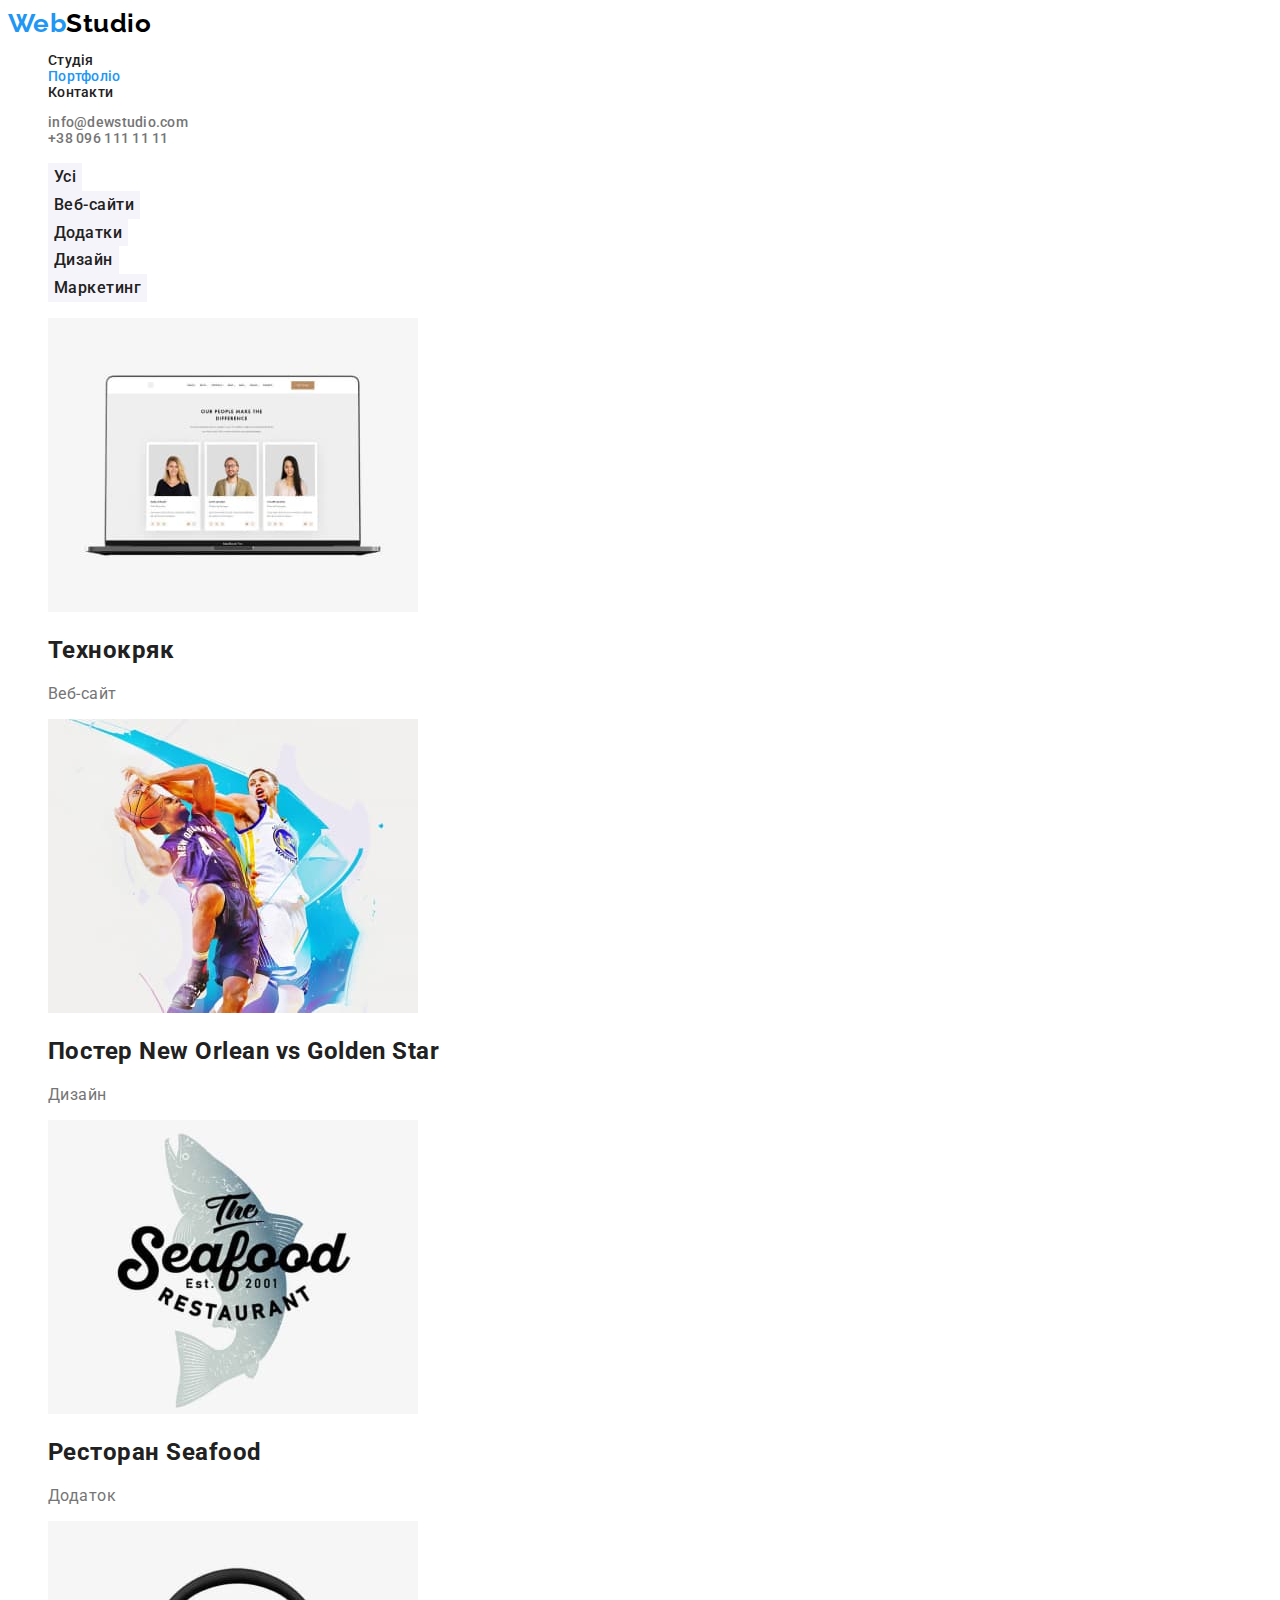
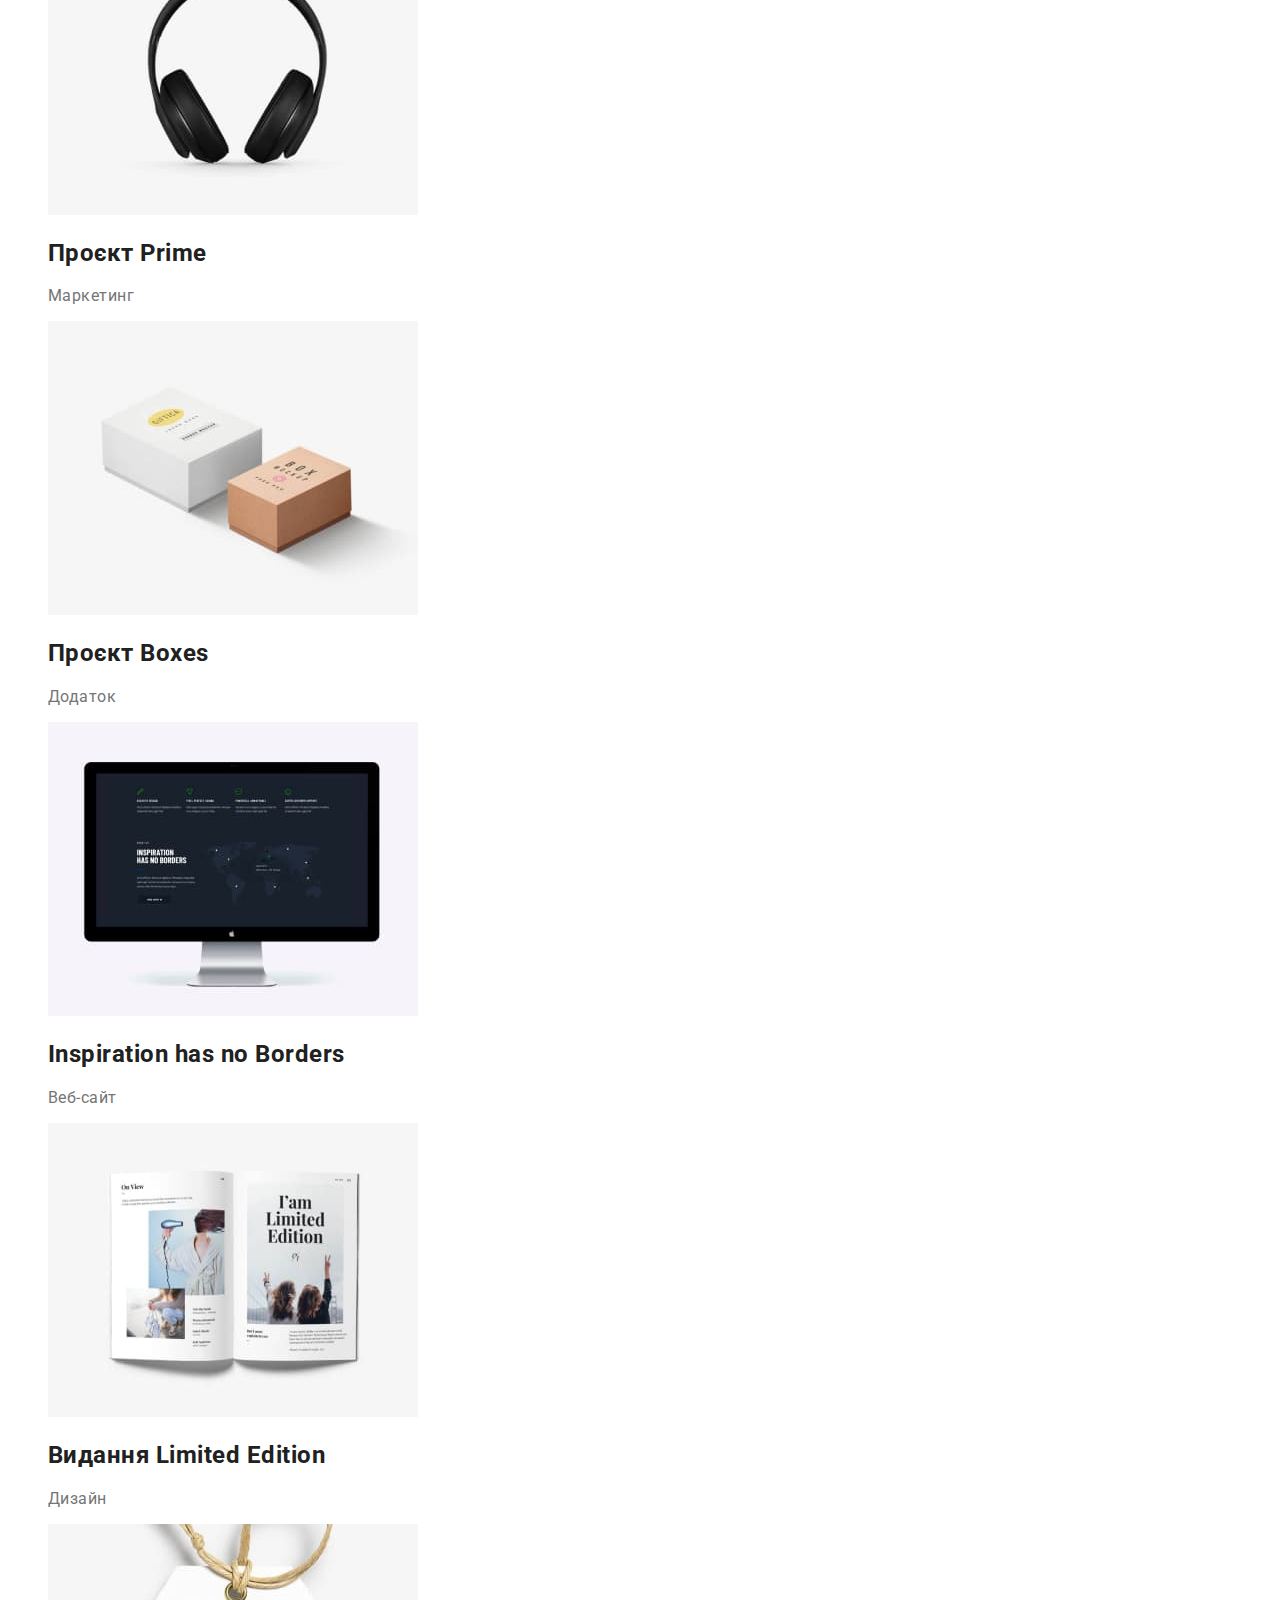
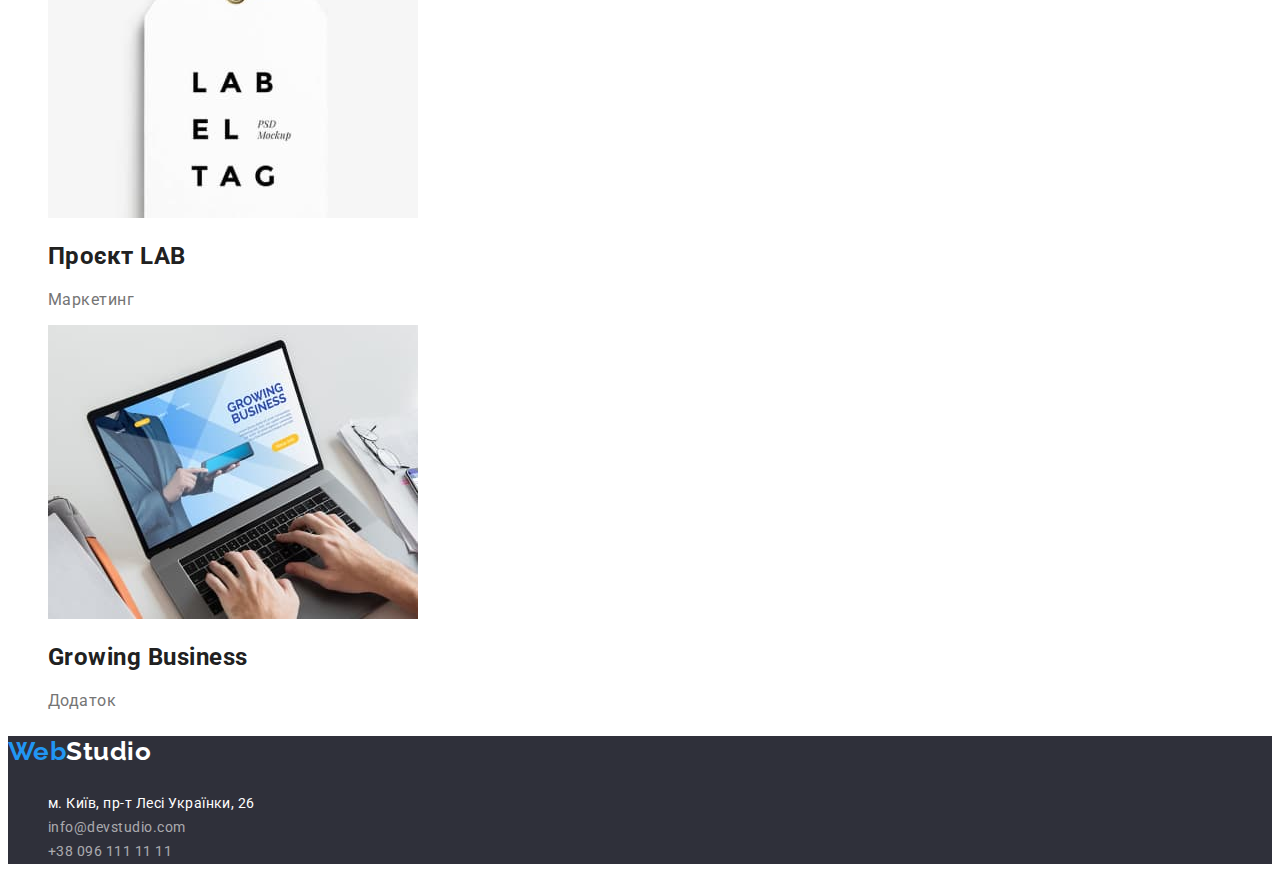
==== portfolio.html @ 4470a8de "Initial commit" ====
<!DOCTYPE html>
<html lang="uk">
  <head>
    <meta charset="UTF-8" />
    <meta http-equiv="X-UA-Compatible" content="IE=edge" />
    <meta name="viewport" content="width=device-width, initial-scale=1.0" />
    <title>WebStudio2.1</title>
    <link rel="preconnect" href="https://fonts.googleapis.com" />
    <link rel="preconnect" href="https://fonts.gstatic.com" crossorigin />
    <link
      href="https://fonts.googleapis.com/css2?family=Raleway:wght@700&family=Roboto:wght@400;500;700;900&display=swap"
      rel="stylesheet"
    />
    <link rel="stylesheet" href="./css/styles.css" />
  </head>
  <body>
    <header>
      <nav>
        <a href="./index.html" class="logo">Web<span class="logo-nav">Studio</span></a>
        <ul class="nav-list">
          <li><a href="./index.html" class="nav-link">Студія</a></li>
          <li><a href="./portfolio.html" class="nav-link curent">Портфоліо</a></li>
          <li><a href="#" class="nav-link">Контакти</a></li>
        </ul>
      </nav>
      <ul class="nav-list">
        <li><a href="mailto:info@dewstudio.com" class="nav-button">info@dewstudio.com</a></li>
        <li><a href="tel:+380961111111" class="nav-button">+38 096 111 11 11</a></li>
      </ul>
    </header>
    <main>
      <section>
        <h1 class="visually-hidden">Портфоліо</h1>
        <ul class="filters">
          <li><button type="button" class="filter-button">Усі</button></li>
          <li><button type="button" class="filter-button">Веб-сайти</button></li>
          <li><button type="button" class="filter-button">Додатки</button></li>
          <li><button type="button" class="filter-button">Дизайн</button></li>
          <li><button type="button" class="filter-button">Маркетинг</button></li>
        </ul>
        <ul class="project-list">
          <li>
            <img src="./images/tehnocrack.jpg" alt="команди розробників на ноутбуці" width="370"/>
            <h2 class="projects-title">Технокряк</h2>
            <p>Веб-сайт</p>
          </li>
          <li>
            <img src="./images/basketball.jpg" alt="два баскетболисти у прижку" width="370"/>
            <h2 class="projects-title">Постер New Orlean vs Golden Star</h2>
            <p>Дизайн</p>
          </li>
          <li>
            <img src="./images/seafood.jpg" alt="назва ресторану на фоні риби" width="370"/>
            <h2 class="projects-title">Ресторан Seafood</h2>
            <p>Додаток</p>
          </li>
          <li>
            <img src="./images/prime.jpg" alt="чорні навушники на білому фоні" width="370"/>
            <h2 class="projects-title">Проєкт Prime</h2>
            <p>Маркетинг</p>
          </li>
          <li>
            <img src="./images/boxes.jpg" alt="дві коробки на білому фоні" width="370"/>
            <h2 class="projects-title">Проєкт Boxes</h2>
            <p>Додаток</p>
          </li>
          <li>
            <img src="./images/monitor.jpg" alt="монітор із зображенням мапи світу" width="370"/>
            <h2 class="projects-title">Inspiration has no Borders</h2>
            <p>Веб-сайт</p>
          </li>
          <li>
            <img src="./images/limitededition.jpg" alt="розгорнутий журнал" width="370"/>
            <h2 class="projects-title">Видання Limited Edition</h2>
            <p>Дизайн</p>
          </li>
          <li>
            <img src="./images/lab.jpg" alt="біла бірка на білому фоні" width="370"/>
            <h2 class="projects-title">Проєкт LAB</h2>
            <p>Маркетинг</p>
          </li>
          <li>
            <img src="./images/growingbusiness.jpg" alt="людина працює на ноутбуці" width="370"/>
            <h2 class="projects-title">Growing Business</h2>
            <p>Додаток</p>
          </li>
        </ul>
      </section>
    </main>
    <footer class="contacts">
      <p class="logo">Web<span class="logo-footer">Studio</span></p>
      <address>
        <ul class="contact-list">
          <li>
            <a
              href="https://goo.gl/maps/CPtrU1FHBa2aNyZL9"
              target="_blank"
              rel="noopener noreferrer nofollow"
              class="contact-adress"
              >м. Київ, пр-т Лесі Українки, 26</a
            >
          </li>
          <li><a href="mailto:info@devstudio.com" class="contact-mail">info@devstudio.com</a></li>
          <li><a href="tel:+380961111111" class="contact-tel">+38 096 111 11 11</a></li>
        </ul>
      </address>
    </footer>
  </body>
</html>
---- css/styles.css ----
/* основной фоновий цвет */
/* основной цвет текста */
/* color: ; */
/* вторичный цвет фона */
/* #2F303A */
/* акцент */
/* #2196F3 */
/* вторичний цвет текста */
/*  */

:root {
    --primary-text-color: #757575;
    --title-text-color: #212121;
    --accent-color: #2196F3;
    --alternative-accent-color: #188CE8;
    --alternative-text-color: #FFFFFF;
    --logo-text-color: #000000;
    --contacts-transparent-text: rgba(255, 255, 255, 0.6);
    --primary-background-color: #FFFFFF;
    --secondary-background-color: #2F303A;
    --alternative-background-color: #F5F4FA;
    }

body {
    background-color: var(--primary-background-color);
    color: var(--primary-text-color);
    font-family: Roboto, sans-serif;
    letter-spacing: 0.03em;
}
/* логотип */

.logo {
    color: var(--accent-color);
    text-decoration: none;
    font-family: Raleway, sans-serif;
    font-weight: 700;
    font-size: 26px;
    line-height: 1.19;
    
}
.logo-nav {
    color: var(--logo-text-color)}

    /* навигация */

.nav-list,
.nav-button {
    font-weight: 500;
    font-size: 14px;
    line-height:1.14;
    letter-spacing: 0.02em;
}


.nav-list {
    list-style: none;
}

.nav-link {
    color: var(--title-text-color);
    text-decoration: none;
    }
.nav-link:hover,
.nav-link:focus {
    color: var(--accent-color);
    }

.nav-button {
    color: var(--primary-text-color);
    text-decoration: none;}

.nav-button:hover,
.nav-button:focus {
    color: var(--accent-color);}

    .curent {
        color: var(--accent-color);
    }
    /* Герой */

.hero {
    background-color: var(--secondary-background-color);
}

.hero-title {
    color: var(--alternative-text-color);
    font-weight: 900;
    font-size: 44px;
    line-height: 1.36;
    text-align: center;
    letter-spacing: 0.06em;
    text-transform: uppercase;
    border: transparent;
}

.hero-button {
    background-color: var(--accent-color);
    color: var(--alternative-text-color);
    font-family: inherit;
    font-weight: 700;
    font-size: 16px;
    line-height: 1.87;
    letter-spacing: 0.06em;
    cursor: pointer;
}


.hero-button:hover,
.hero-button:focus {
    background-color: var(--alternative-accent-color);
}
/* Наши преимущества */

.visually-hidden {
    position: absolute;
    white-space: nowrap;
    width: 1px;
    height: 1px;
    overflow: hidden;
    border: 0;
    padding: 0;
    clip: rect(0 0 0 0);
    clip-path: inset(50%);
    margin: -1px;
}

.benefits-list-title {
    color: var(--title-text-color);
    font-weight: 700;
    font-size: 14px;
    line-height: 1.14;
    text-transform: uppercase;
}

.benefits-list {
    list-style: none;
}

.benefits-discraption {
    font-size: 14px;
    line-height: 1.71;
}

/* Чем мы занимаемся */

.discription-title {
    color: var(--title-text-color);
    font-weight: 700;
    font-size: 36px;
    line-height: 1.16;
    text-align: center;
}

.discription-list {
    list-style: none;
}

/* Наша команда */

.team {
    background-color: var(--alternative-background-color);
}

.team-title {
    color: var(--title-text-color);
    font-weight: 700;
    font-size: 36px;
    line-height: 1,16;
    text-align: center;
}

.team-list {
    list-style: none;
}

.team-name {      
    color: var(--title-text-color);
    font-weight: 500;
    font-size: 16px;
    line-height: 1.18;
    text-align: center;
}

.team-position {

    font-weight: 400;
    font-size: 16px;
    line-height: 1.18;
    text-align: center;
}

/* Футер */

.contacts {
    background-color: var(--secondary-background-color);
}

.logo-footer {
    color: var(--alternative-text-color);
}

.contact-list {
    list-style: none;
    
}

.contact-adress {
    color: var(--alternative-text-color);
    text-decoration: none;
    font-style: normal;
    font-size: 14px;
    line-height: 1.71;
}

.contact-mail,
.contact-tel {
    color: var(--contacts-transparent-text);
    text-decoration: none;
    font-style: normal;
    font-size: 14px;
    line-height: 1.71;
}

.contact-adress:hover,
.contact-adress:focus,
.contact-mail:hover,
.contact-mail:focus,
.contact-tel:hover,
.contact-tel:focus {
    color: var(--accent-color);
}

/* Портфоліо */

/* Фільтри */

.filters {
    list-style: none;
}

.filter-button {
    background-color: var(--alternative-background-color);
    color: var(--title-text-color);
    font-family: inherit;
    font-weight: 500;
    font-size: 16px;
    line-height: 1.62;
    text-align: center;
    letter-spacing: 0.03em;
    border: transparent;
    cursor:pointer;
    }

.filter-button:hover,
.filter-button:focus {
    background-color: var(--accent-color);
    color: var(--alternative-text-color);
}

/* Проекты */

.project-list {
    list-style: none;
}

.projects-title {
    color:  var(--title-text-color);
}
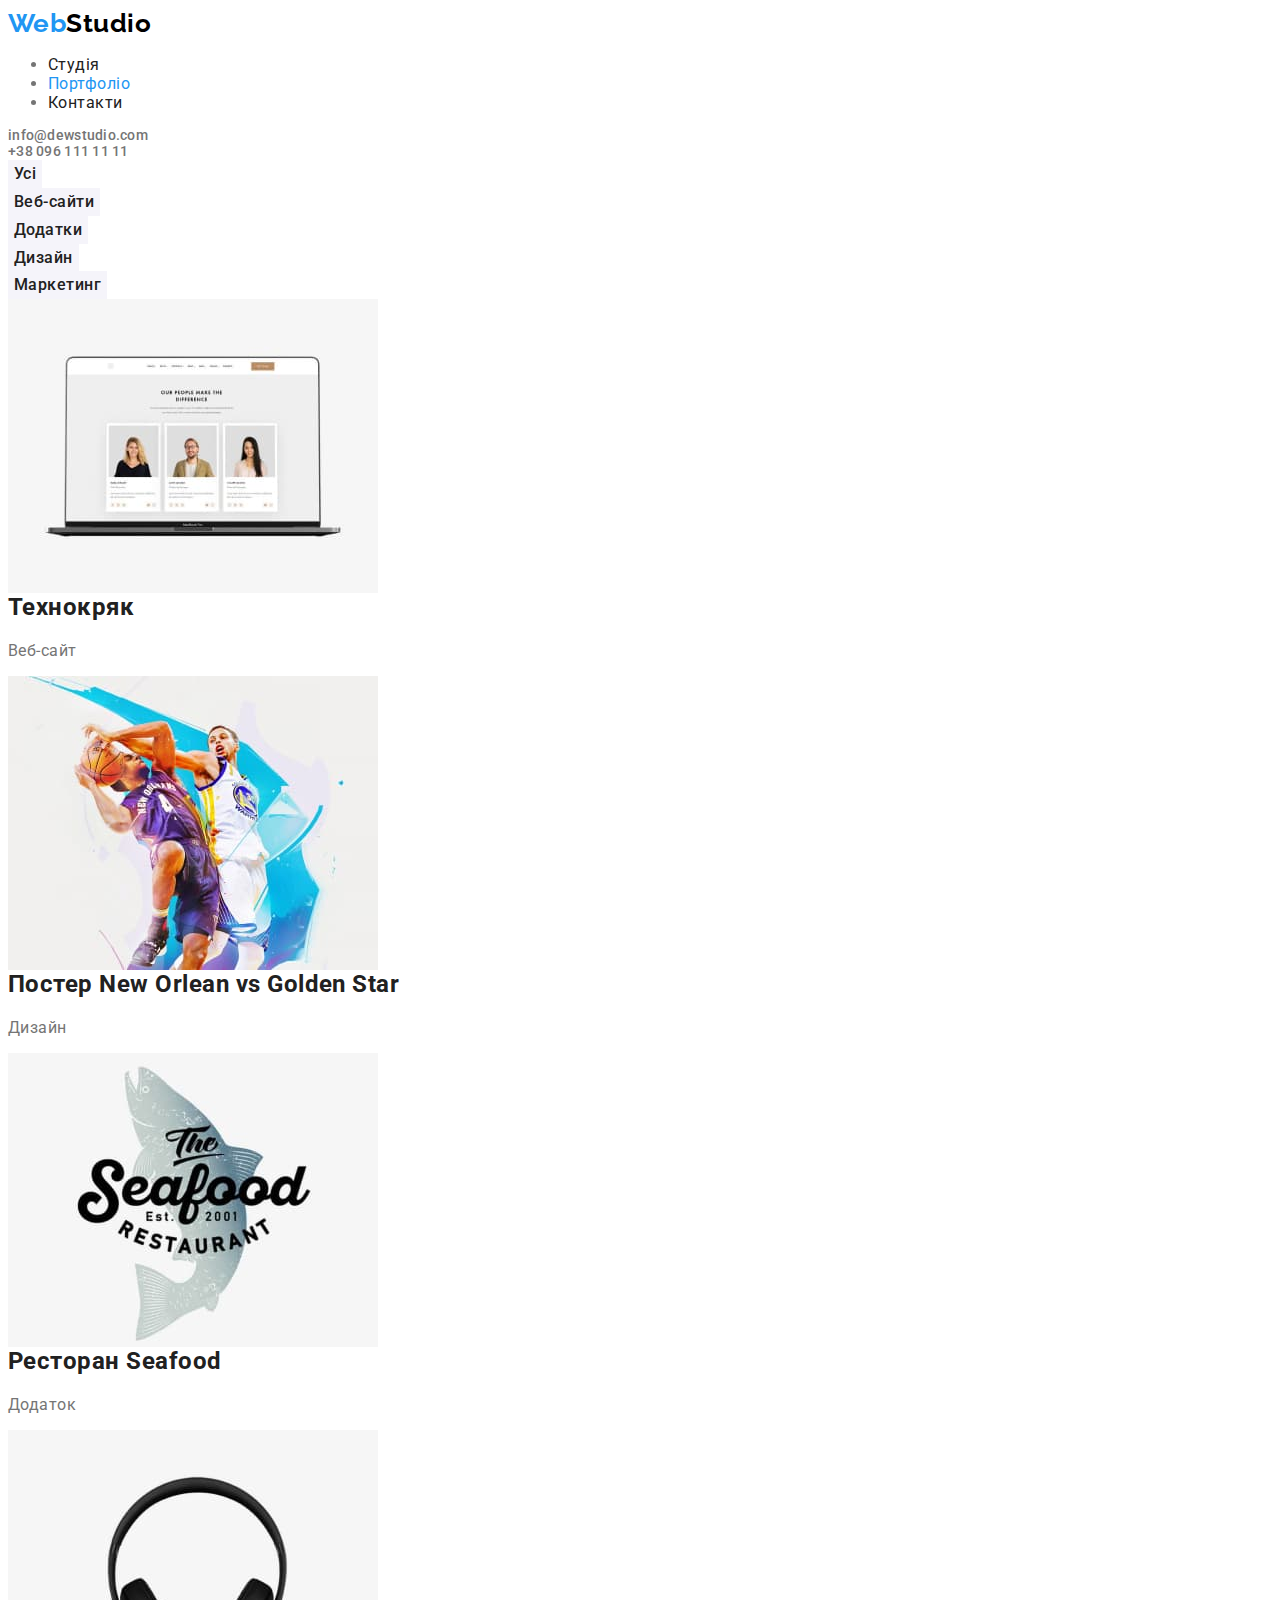
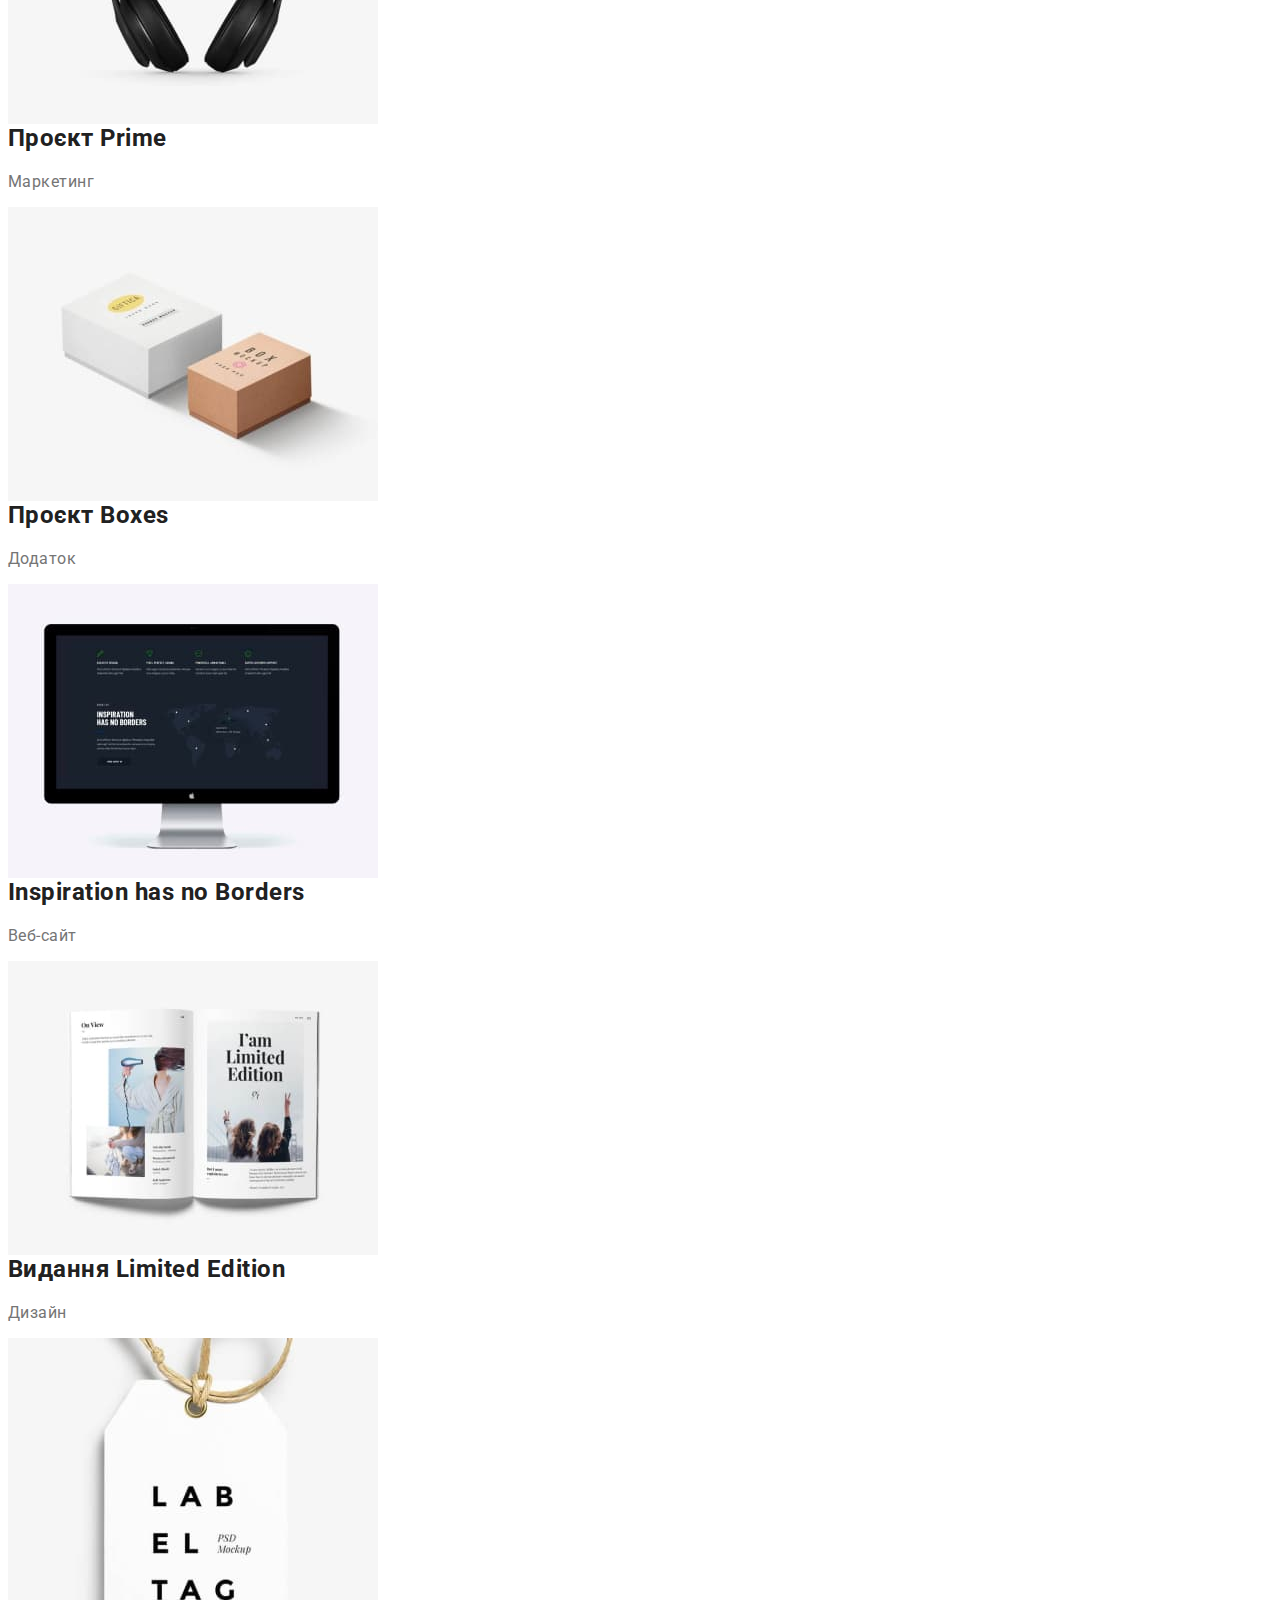
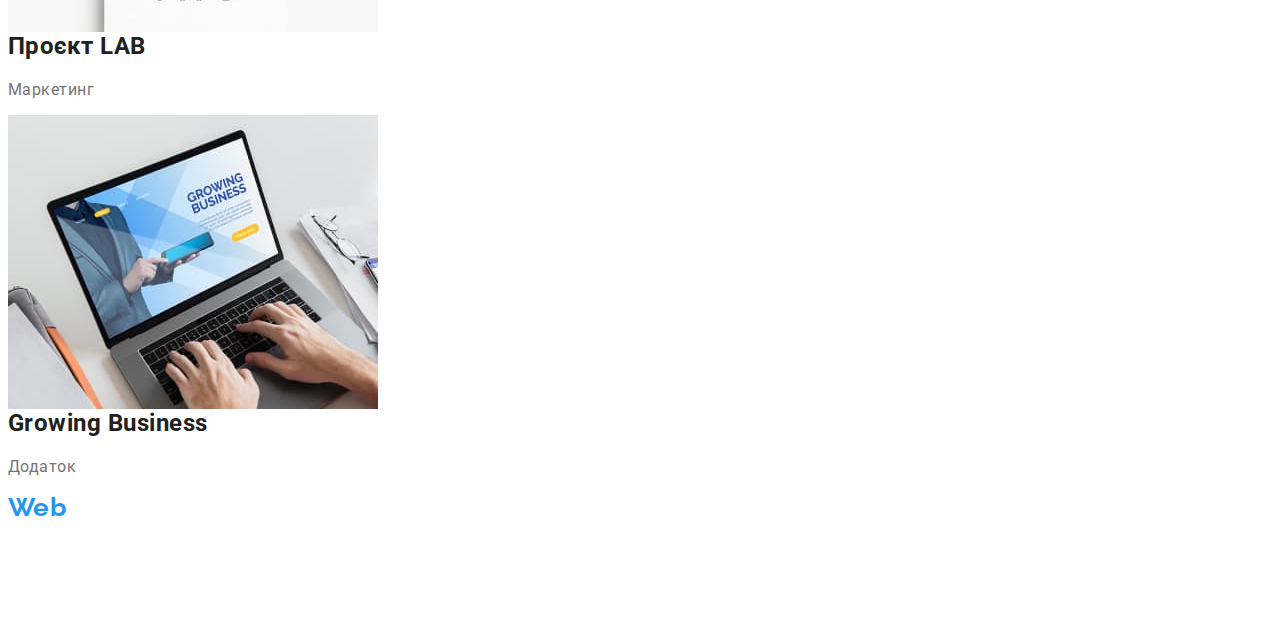
==== commit 5fb6ffcc: "устанавливает отступы элементов" ====
--- a/portfolio.html
+++ b/portfolio.html
@@ -11,6 +11,13 @@
       href="https://fonts.googleapis.com/css2?family=Raleway:wght@700&family=Roboto:wght@400;500;700;900&display=swap"
       rel="stylesheet"
     />
+    <link
+      rel="stylesheet"
+      href="https://cdnjs.cloudflare.com/ajax/libs/modern-normalize/1.1.0/modern-normalize.min.css"
+      integrity="sha512-wpPYUAdjBVSE4KJnH1VR1HeZfpl1ub8YT/NKx4PuQ5NmX2tKuGu6U/JRp5y+Y8XG2tV+wKQpNHVUX03MfMFn9Q=="
+      crossorigin="anonymous"
+      referrerpolicy="no-referrer"
+    />
     <link rel="stylesheet" href="./css/styles.css" />
   </head>
   <body>
@@ -23,7 +30,7 @@
           <li><a href="#" class="nav-link">Контакти</a></li>
         </ul>
       </nav>
-      <ul class="nav-list">
+      <ul class="nav list">
         <li><a href="mailto:info@dewstudio.com" class="nav-button">info@dewstudio.com</a></li>
         <li><a href="tel:+380961111111" class="nav-button">+38 096 111 11 11</a></li>
       </ul>
@@ -31,56 +38,56 @@
     <main>
       <section>
         <h1 class="visually-hidden">Портфоліо</h1>
-        <ul class="filters">
+        <ul class="filters list">
           <li><button type="button" class="filter-button">Усі</button></li>
           <li><button type="button" class="filter-button">Веб-сайти</button></li>
           <li><button type="button" class="filter-button">Додатки</button></li>
           <li><button type="button" class="filter-button">Дизайн</button></li>
           <li><button type="button" class="filter-button">Маркетинг</button></li>
         </ul>
-        <ul class="project-list">
+        <ul class="project list">
           <li>
-            <img src="./images/tehnocrack.jpg" alt="команди розробників на ноутбуці" width="370"/>
+            <img src="./images/tehnocrack.jpg" alt="команди розробників на ноутбуці" width="370" />
             <h2 class="projects-title">Технокряк</h2>
             <p>Веб-сайт</p>
           </li>
           <li>
-            <img src="./images/basketball.jpg" alt="два баскетболисти у прижку" width="370"/>
+            <img src="./images/basketball.jpg" alt="два баскетболисти у прижку" width="370" />
             <h2 class="projects-title">Постер New Orlean vs Golden Star</h2>
             <p>Дизайн</p>
           </li>
           <li>
-            <img src="./images/seafood.jpg" alt="назва ресторану на фоні риби" width="370"/>
+            <img src="./images/seafood.jpg" alt="назва ресторану на фоні риби" width="370" />
             <h2 class="projects-title">Ресторан Seafood</h2>
             <p>Додаток</p>
           </li>
           <li>
-            <img src="./images/prime.jpg" alt="чорні навушники на білому фоні" width="370"/>
+            <img src="./images/prime.jpg" alt="чорні навушники на білому фоні" width="370" />
             <h2 class="projects-title">Проєкт Prime</h2>
             <p>Маркетинг</p>
           </li>
           <li>
-            <img src="./images/boxes.jpg" alt="дві коробки на білому фоні" width="370"/>
+            <img src="./images/boxes.jpg" alt="дві коробки на білому фоні" width="370" />
             <h2 class="projects-title">Проєкт Boxes</h2>
             <p>Додаток</p>
           </li>
           <li>
-            <img src="./images/monitor.jpg" alt="монітор із зображенням мапи світу" width="370"/>
+            <img src="./images/monitor.jpg" alt="монітор із зображенням мапи світу" width="370" />
             <h2 class="projects-title">Inspiration has no Borders</h2>
             <p>Веб-сайт</p>
           </li>
           <li>
-            <img src="./images/limitededition.jpg" alt="розгорнутий журнал" width="370"/>
+            <img src="./images/limitededition.jpg" alt="розгорнутий журнал" width="370" />
             <h2 class="projects-title">Видання Limited Edition</h2>
             <p>Дизайн</p>
           </li>
           <li>
-            <img src="./images/lab.jpg" alt="біла бірка на білому фоні" width="370"/>
+            <img src="./images/lab.jpg" alt="біла бірка на білому фоні" width="370" />
             <h2 class="projects-title">Проєкт LAB</h2>
             <p>Маркетинг</p>
           </li>
           <li>
-            <img src="./images/growingbusiness.jpg" alt="людина працює на ноутбуці" width="370"/>
+            <img src="./images/growingbusiness.jpg" alt="людина працює на ноутбуці" width="370" />
             <h2 class="projects-title">Growing Business</h2>
             <p>Додаток</p>
           </li>
@@ -90,7 +97,7 @@
     <footer class="contacts">
       <p class="logo">Web<span class="logo-footer">Studio</span></p>
       <address>
-        <ul class="contact-list">
+        <ul class="contact list">
           <li>
             <a
               href="https://goo.gl/maps/CPtrU1FHBa2aNyZL9"
--- a/css/styles.css
+++ b/css/styles.css
@@ -21,12 +21,57 @@
     --alternative-background-color: #F5F4FA;
     }
 
+/* Стили для обнуления верхних отступов у элементов */
+h1,
+h2,
+h3,
+h4,
+h5,
+h6,
+p {
+    margin-top: 0;
+}
+
+/* Класс для обнуления базовых свойств у списков (ul) */
+.list {
+    list-style: none;
+    padding-left: 0;
+    margin: 0;
+}
+
+/* Класс для обнуления базовых свойств у ссылок */
+.link {
+    text-decoration: none;
+    color: inherit;
+}
+
+/* Свойства для корректного отображения картинок */
+img {
+    display: block;
+    max-width: 100%;
+    height: auto;
+}
+
+/* Свойства для обнуления курсива у address */
+address {
+    font-style: normal;
+}
+
 body {
     background-color: var(--primary-background-color);
     color: var(--primary-text-color);
     font-family: Roboto, sans-serif;
     letter-spacing: 0.03em;
 }
+
+* {
+    box-sizing: border-box;
+}
+.container {
+   width: 1200px; 
+   padding-left: 15px;
+   padding-right: 15px;
+}
 /* логотип */
 
 .logo {
@@ -43,7 +88,7 @@
 
     /* навигация */
 
-.nav-list,
+.nav.list,
 .nav-button {
     font-weight: 500;
     font-size: 14px;
@@ -51,10 +96,6 @@
     letter-spacing: 0.02em;
 }
 
-
-.nav-list {
-    list-style: none;
-}
 
 .nav-link {
     color: var(--title-text-color);
@@ -80,6 +121,8 @@
 
 .hero {
     background-color: var(--secondary-background-color);
+    display: inline-block;
+    text-align: center;
 }
 
 .hero-title {
@@ -87,10 +130,12 @@
     font-weight: 900;
     font-size: 44px;
     line-height: 1.36;
-    text-align: center;
+    
     letter-spacing: 0.06em;
     text-transform: uppercase;
-    border: transparent;
+    border: transparent; 
+
+    margin-bottom: 30px;
 }
 
 .hero-button {
@@ -101,7 +146,15 @@
     font-size: 16px;
     line-height: 1.87;
     letter-spacing: 0.06em;
+    text-align: center;
     cursor: pointer;
+
+    display: inline-block;
+    border-radius: 4px;
+    border-color: transparent;
+    min-width: 200px;
+    height: 50px;
+    padding: 10px 20px;
 }
 
 
@@ -110,6 +163,10 @@
     background-color: var(--alternative-accent-color);
 }
 /* Наши преимущества */
+.benefits.section {
+    padding-top: 94px;
+    padding-bottom: 94px;
+}
 
 .visually-hidden {
     position: absolute;
@@ -130,18 +187,20 @@
     font-size: 14px;
     line-height: 1.14;
     text-transform: uppercase;
-}
-
-.benefits-list {
-    list-style: none;
-}
-
-.benefits-discraption {
+    margin-bottom: 10px;
+}
+
+
+.benefits-discription {
     font-size: 14px;
     line-height: 1.71;
 }
 
 /* Чем мы занимаемся */
+
+.discription.section {
+    padding-bottom: 94px;
+}
 
 .discription-title {
     color: var(--title-text-color);
@@ -149,28 +208,25 @@
     font-size: 36px;
     line-height: 1.16;
     text-align: center;
-}
-
-.discription-list {
-    list-style: none;
+
+    margin-bottom: 50px;
 }
 
 /* Наша команда */
-
+.team.section {
+    padding: 94px 0px;
+}
 .team {
     background-color: var(--alternative-background-color);
 }
 
+
 .team-title {
     color: var(--title-text-color);
     font-weight: 700;
     font-size: 36px;
     line-height: 1,16;
     text-align: center;
-}
-
-.team-list {
-    list-style: none;
 }
 
 .team-name {      
@@ -179,6 +235,7 @@
     font-size: 16px;
     line-height: 1.18;
     text-align: center;
+    margin-bottom: 10px;
 }
 
 .team-position {
@@ -191,17 +248,20 @@
 
 /* Футер */
 
-.contacts {
+.contacts.section {
     background-color: var(--secondary-background-color);
-}
-
+    padding: 60px 0px;
+}
+
+.contacts.section p {
+    margin-bottom: 28px;
+}
 .logo-footer {
     color: var(--alternative-text-color);
 }
 
-.contact-list {
-    list-style: none;
-    
+.contact.list a {
+    margin-bottom: 12px;
 }
 
 .contact-adress {
@@ -234,9 +294,7 @@
 
 /* Фільтри */
 
-.filters {
-    list-style: none;
-}
+
 
 .filter-button {
     background-color: var(--alternative-background-color);
@@ -259,9 +317,7 @@
 
 /* Проекты */
 
-.project-list {
-    list-style: none;
-}
+
 
 .projects-title {
     color:  var(--title-text-color);
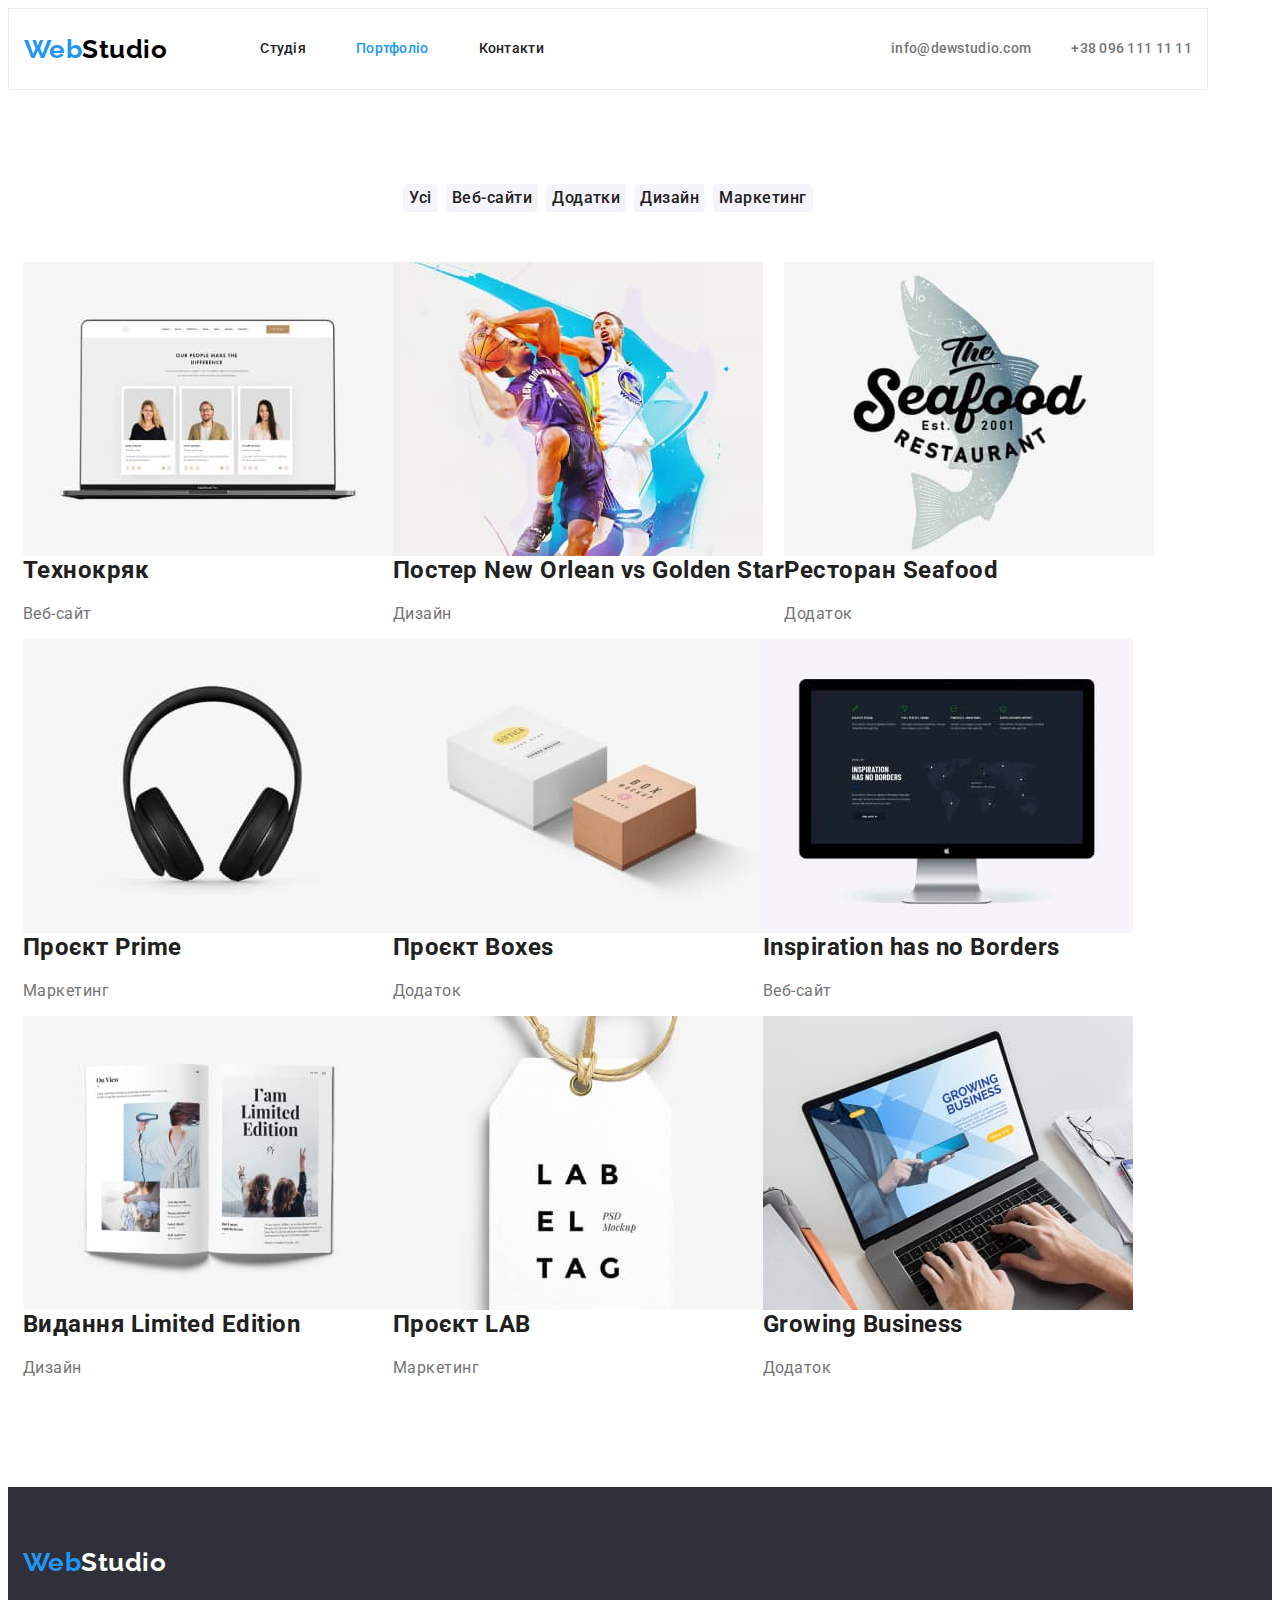
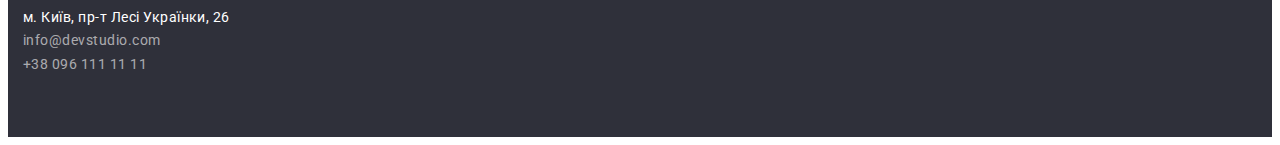
==== commit b612e503: "задает параметры фильтрам" ====
--- a/portfolio.html
+++ b/portfolio.html
@@ -21,31 +21,37 @@
     <link rel="stylesheet" href="./css/styles.css" />
   </head>
   <body>
-    <header>
-      <nav>
-        <a href="./index.html" class="logo">Web<span class="logo-nav">Studio</span></a>
-        <ul class="nav-list">
-          <li><a href="./index.html" class="nav-link">Студія</a></li>
-          <li><a href="./portfolio.html" class="nav-link curent">Портфоліо</a></li>
-          <li><a href="#" class="nav-link">Контакти</a></li>
+    <header class="section page-header">
+      <div class="container page-header">
+        <nav class="nav-flex">
+          <a href="./index.html" class="logo">Web<span class="logo-nav">Studio</span></a>
+          <ul class="nav list">
+            <li class="item"><a href="./index.html" class="nav-link">Студія</a></li>
+            <li class="item"><a href="./portfolio.html" class="nav-link curent">Портфоліо</a></li>
+            <li class="item"><a href="#" class="nav-link">Контакти</a></li>
+          </ul>
+        </nav>
+        <ul class="nav list contact">
+          <li class="contact-item">
+            <a href="mailto:info@dewstudio.com" class="nav-button">info@dewstudio.com</a>
+          </li>
+          <li class="contact-item">
+            <a href="tel:+380961111111" class="nav-button">+38 096 111 11 11</a>
+          </li>
         </ul>
-      </nav>
-      <ul class="nav list">
-        <li><a href="mailto:info@dewstudio.com" class="nav-button">info@dewstudio.com</a></li>
-        <li><a href="tel:+380961111111" class="nav-button">+38 096 111 11 11</a></li>
-      </ul>
+      </div>
     </header>
     <main>
-      <section>
+      <section class="container portfolio">
         <h1 class="visually-hidden">Портфоліо</h1>
         <ul class="filters list">
-          <li><button type="button" class="filter-button">Усі</button></li>
-          <li><button type="button" class="filter-button">Веб-сайти</button></li>
-          <li><button type="button" class="filter-button">Додатки</button></li>
-          <li><button type="button" class="filter-button">Дизайн</button></li>
-          <li><button type="button" class="filter-button">Маркетинг</button></li>
+          <li class="item"><button type="button" class="filter-button">Усі</button></li>
+          <li class="item"><button type="button" class="filter-button">Веб-сайти</button></li>
+          <li class="item"><button type="button" class="filter-button">Додатки</button></li>
+          <li class="item"><button type="button" class="filter-button">Дизайн</button></li>
+          <li class="item"><button type="button" class="filter-button">Маркетинг</button></li>
         </ul>
-        <ul class="project list">
+        <ul class="project list project-flex">
           <li>
             <img src="./images/tehnocrack.jpg" alt="команди розробників на ноутбуці" width="370" />
             <h2 class="projects-title">Технокряк</h2>
@@ -94,23 +100,25 @@
         </ul>
       </section>
     </main>
-    <footer class="contacts">
-      <p class="logo">Web<span class="logo-footer">Studio</span></p>
-      <address>
-        <ul class="contact list">
-          <li>
-            <a
-              href="https://goo.gl/maps/CPtrU1FHBa2aNyZL9"
-              target="_blank"
-              rel="noopener noreferrer nofollow"
-              class="contact-adress"
-              >м. Київ, пр-т Лесі Українки, 26</a
-            >
-          </li>
-          <li><a href="mailto:info@devstudio.com" class="contact-mail">info@devstudio.com</a></li>
-          <li><a href="tel:+380961111111" class="contact-tel">+38 096 111 11 11</a></li>
-        </ul>
-      </address>
+    <footer class="contacts section">
+     <div class="container">
+        <p class="logo">Web<span class="logo-footer">Studio</span></p>
+        <address>
+          <ul class="contact list">
+            <li>
+              <a
+                href="https://goo.gl/maps/CPtrU1FHBa2aNyZL9"
+                target="_blank"
+                rel="noopener noreferrer nofollow"
+                class="contact-adress"
+                >м. Київ, пр-т Лесі Українки, 26</a
+              >
+            </li>
+            <li><a href="mailto:info@devstudio.com" class="contact-mail">info@devstudio.com</a></li>
+            <li><a href="tel:+380961111111" class="contact-tel">+38 096 111 11 11</a></li>
+          </ul>
+        </address>
+      </div>
     </footer>
   </body>
 </html>
--- a/css/styles.css
+++ b/css/styles.css
@@ -74,6 +74,20 @@
 }
 /* логотип */
 
+.section .page-header {
+border: 1px solid #ECECEC;
+}
+
+.container.page-header {
+    display: flex;
+    align-items: center;
+}
+
+.nav-flex {
+    display: flex;
+    align-items: center;
+}
+
 .logo {
     color: var(--accent-color);
     text-decoration: none;
@@ -86,10 +100,19 @@
 .logo-nav {
     color: var(--logo-text-color)}
 
+.nav-flex .logo {
+    margin-right: 93px;
+
+}
+
+
+
     /* навигация */
 
 .nav.list,
 .nav-button {
+    display: flex;
+
     font-weight: 500;
     font-size: 14px;
     line-height:1.14;
@@ -98,25 +121,48 @@
 
 
 .nav-link {
+    display: block;
     color: var(--title-text-color);
     text-decoration: none;
+    padding: 32px 0px;
     }
 .nav-link:hover,
 .nav-link:focus {
     color: var(--accent-color);
     }
 
+.nav.list .item + .item {
+    margin-left: 50px;
+}
+
+.nav.list.contact {
+    margin-left: auto;
+}
+.nav.list .nav-button{
+    margin-bottom: 0px;
+}
+
 .nav-button {
+    display: block;
+    padding: 32px 0px;
     color: var(--primary-text-color);
     text-decoration: none;}
+
 
 .nav-button:hover,
 .nav-button:focus {
     color: var(--accent-color);}
 
+    .nav.list .contact-item + .contact-item {
+margin-left: 40px;
+    }
+
+
     .curent {
         color: var(--accent-color);
     }
+
+
     /* Герой */
 
 .hero {
@@ -149,7 +195,7 @@
     text-align: center;
     cursor: pointer;
 
-    display: inline-block;
+   
     border-radius: 4px;
     border-color: transparent;
     min-width: 200px;
@@ -162,11 +208,15 @@
 .hero-button:focus {
     background-color: var(--alternative-accent-color);
 }
+
+
 /* Наши преимущества */
+
 .benefits.section {
     padding-top: 94px;
     padding-bottom: 94px;
 }
+
 
 .visually-hidden {
     position: absolute;
@@ -181,6 +231,19 @@
     margin: -1px;
 }
 
+.benefits.list {
+    display: flex;
+}
+
+.benefits.list .item {
+    display: block;
+    width: 270px;
+    margin-right: 30px;
+}
+
+.benefits.list .item:last-child {
+    margin-right: 0px;
+}
 .benefits-list-title {
     color: var(--title-text-color);
     font-weight: 700;
@@ -196,6 +259,7 @@
     line-height: 1.71;
 }
 
+
 /* Чем мы занимаемся */
 
 .discription.section {
@@ -212,14 +276,36 @@
     margin-bottom: 50px;
 }
 
+.discription.list {
+    display: flex;
+    justify-content: space-between;
+}
+
 /* Наша команда */
 .team.section {
     padding: 94px 0px;
 }
-.team {
+.team.team.section {
     background-color: var(--alternative-background-color);
 }
 
+.team.list {
+    display: flex;
+    justify-content: space-between;
+}
+
+.cards {
+    background: #FFFFFF;
+        /* material shadow v1 */
+    
+        box-shadow: 0px 1px 3px rgba(0, 0, 0, 0.12), 0px 1px 1px rgba(0, 0, 0, 0.14), 0px 2px 1px rgba(0, 0, 0, 0.2);
+        border-radius: 0px 0px 4px 4px;
+}
+
+.cards-text {
+    padding-top: 30px;
+    padding-bottom: 30px;
+}
 
 .team-title {
     color: var(--title-text-color);
@@ -294,7 +380,23 @@
 
 /* Фільтри */
 
-
+.container.portfolio {
+    padding-top: 94px;
+    padding-bottom: 94px;
+}
+
+.filters.list {
+    display: flex;
+    justify-content: center;
+    margin-bottom: 50px;
+}
+.filters.list .item {
+    margin-right: 8px;
+
+}
+.filters.list .item:last-child {
+margin-right: 0px;
+}
 
 .filter-button {
     background-color: var(--alternative-background-color);
@@ -305,9 +407,11 @@
     line-height: 1.62;
     text-align: center;
     letter-spacing: 0.03em;
+    border-radius: 4px;
     border: transparent;
     cursor:pointer;
     }
+
 
 .filter-button:hover,
 .filter-button:focus {
@@ -317,8 +421,13 @@
 
 /* Проекты */
 
-
-
+.project-flex {
+    display: flex;
+    flex-wrap: wrap;
+}
+/* .project.list img {
+    display: block; */
+/* } */
 .projects-title {
     color:  var(--title-text-color);
 }
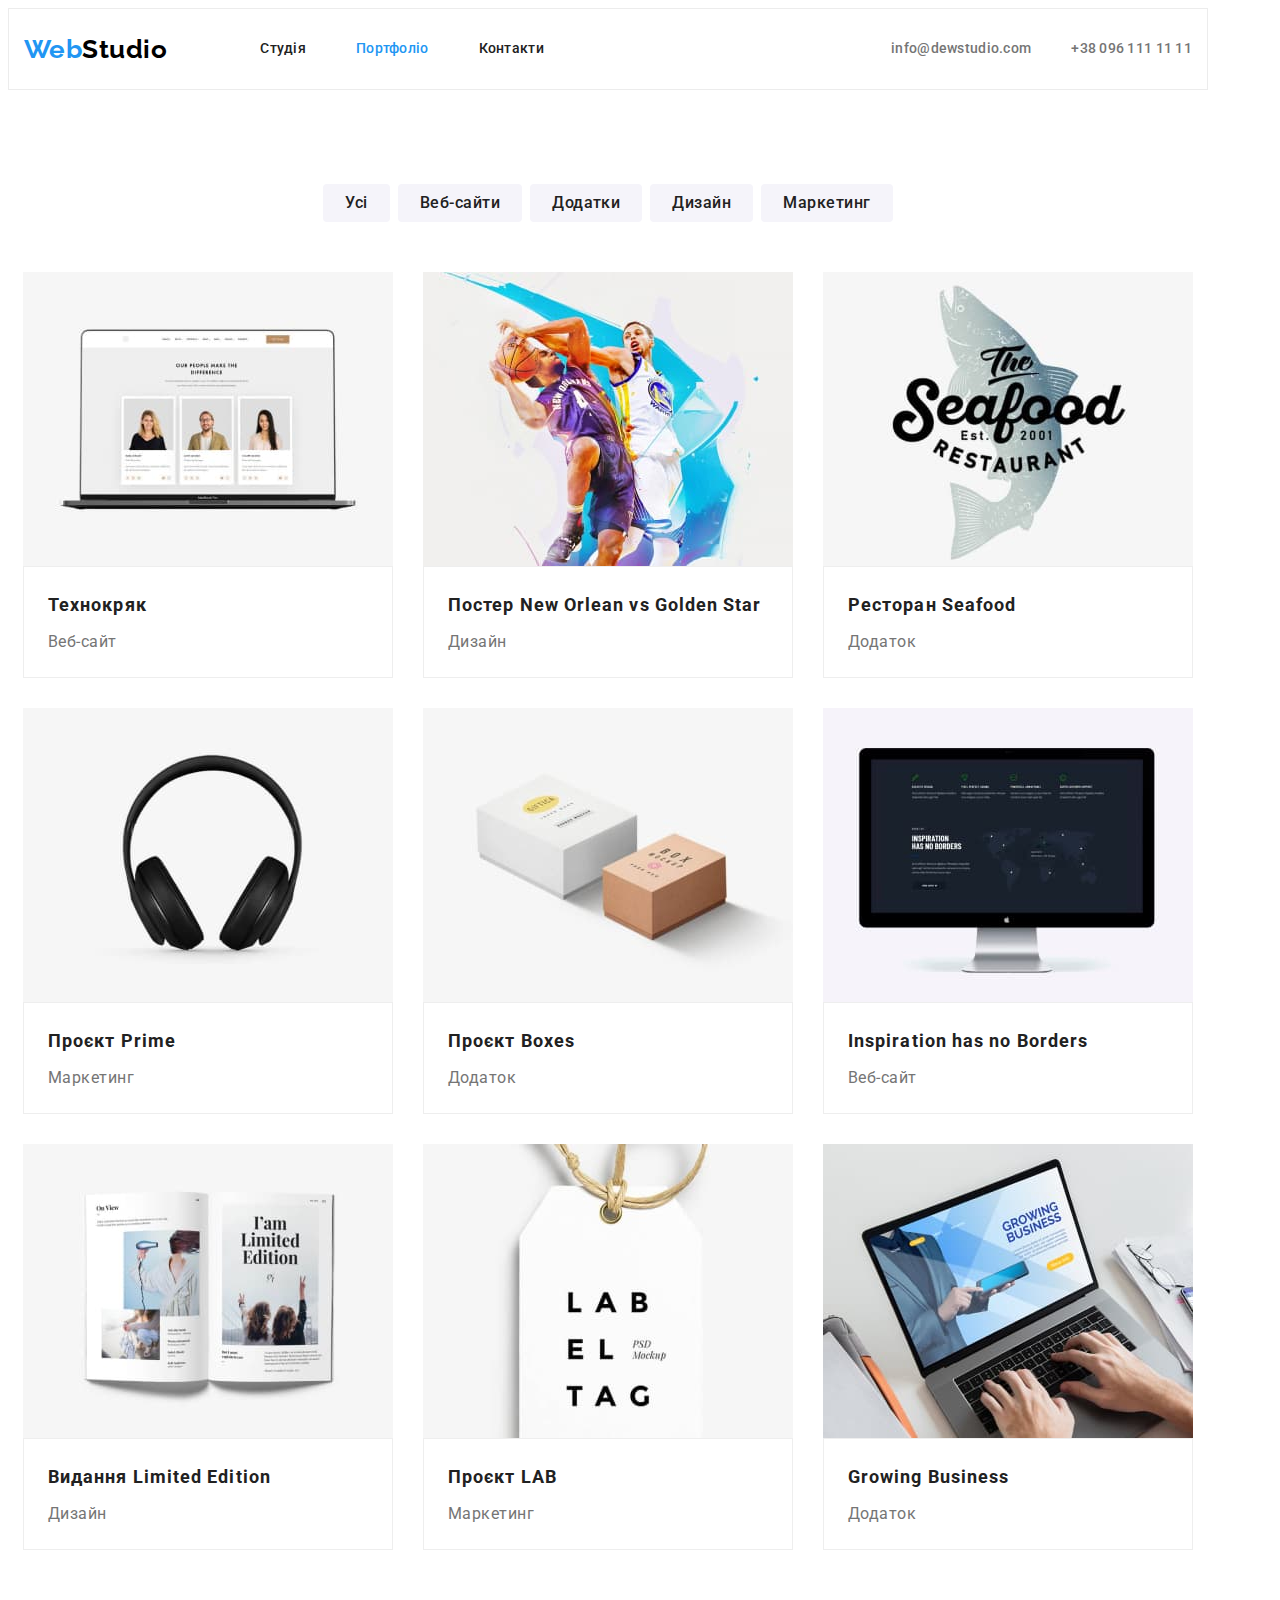
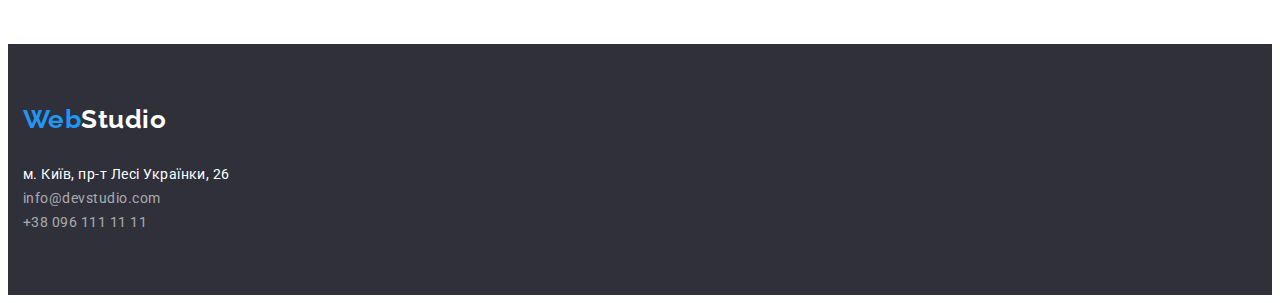
==== commit 2b383be7: "завершує 3 дз" ====
--- a/portfolio.html
+++ b/portfolio.html
@@ -52,50 +52,60 @@
           <li class="item"><button type="button" class="filter-button">Маркетинг</button></li>
         </ul>
         <ul class="project list project-flex">
-          <li>
+          <li class="item">
+          
             <img src="./images/tehnocrack.jpg" alt="команди розробників на ноутбуці" width="370" />
-            <h2 class="projects-title">Технокряк</h2>
-            <p>Веб-сайт</p>
+            <div class="project-cards">    <h2 class="projects-title">Технокряк</h2>
+            <p class="project-text">Веб-сайт</p></div>
+        
           </li>
-          <li>
+          <li class="item">
             <img src="./images/basketball.jpg" alt="два баскетболисти у прижку" width="370" />
-            <h2 class="projects-title">Постер New Orlean vs Golden Star</h2>
-            <p>Дизайн</p>
+              <div class="project-cards">   <h2 class="projects-title">Постер New Orlean vs Golden Star</h2>
+            <p class="project-text">Дизайн</p></div>
+         
           </li>
-          <li>
+          <li class="item">
             <img src="./images/seafood.jpg" alt="назва ресторану на фоні риби" width="370" />
-            <h2 class="projects-title">Ресторан Seafood</h2>
-            <p>Додаток</p>
+              <div class="project-cards">     <h2 class="projects-title">Ресторан Seafood</h2>
+            <p class="project-text">Додаток</p></div>
+       
           </li>
-          <li>
+          <li class="item">
             <img src="./images/prime.jpg" alt="чорні навушники на білому фоні" width="370" />
-            <h2 class="projects-title">Проєкт Prime</h2>
-            <p>Маркетинг</p>
+              <div class="project-cards">     <h2 class="projects-title">Проєкт Prime</h2>
+            <p class="project-text">Маркетинг</p></div>
+       
           </li>
-          <li>
+          <li class="item">
             <img src="./images/boxes.jpg" alt="дві коробки на білому фоні" width="370" />
-            <h2 class="projects-title">Проєкт Boxes</h2>
-            <p>Додаток</p>
+             <div class="project-cards">  <h2 class="projects-title">Проєкт Boxes</h2>
+            <p class="project-text">Додаток</p></div>
+          
           </li>
-          <li>
+          <li class="item">
             <img src="./images/monitor.jpg" alt="монітор із зображенням мапи світу" width="370" />
-            <h2 class="projects-title">Inspiration has no Borders</h2>
-            <p>Веб-сайт</p>
+             <div class="project-cards">  <h2 class="projects-title">Inspiration has no Borders</h2>
+            <p class="project-text">Веб-сайт</p></div>
+          
           </li>
-          <li>
+          <li class="item">
             <img src="./images/limitededition.jpg" alt="розгорнутий журнал" width="370" />
-            <h2 class="projects-title">Видання Limited Edition</h2>
-            <p>Дизайн</p>
+              <div class="project-cards"> <h2 class="projects-title">Видання Limited Edition</h2>
+            <p class="project-text">Дизайн</p></div>
+           
           </li>
-          <li>
+          <li class="item">
             <img src="./images/lab.jpg" alt="біла бірка на білому фоні" width="370" />
-            <h2 class="projects-title">Проєкт LAB</h2>
-            <p>Маркетинг</p>
+             <div class="project-cards"> <h2 class="projects-title">Проєкт LAB</h2>
+            <p class="project-text">Маркетинг</p></div>
+           
           </li>
-          <li>
+          <li class="item">
             <img src="./images/growingbusiness.jpg" alt="людина працює на ноутбуці" width="370" />
-            <h2 class="projects-title">Growing Business</h2>
-            <p>Додаток</p>
+              <div class="project-cards"><h2 class="projects-title">Growing Business</h2>
+            <p class="project-text">Додаток</p></div>
+            
           </li>
         </ul>
       </section>
--- a/css/styles.css
+++ b/css/styles.css
@@ -35,8 +35,8 @@
 /* Класс для обнуления базовых свойств у списков (ul) */
 .list {
     list-style: none;
-    padding-left: 0;
-    margin: 0;
+    padding-left: 0px;
+    margin: 0px;
 }
 
 /* Класс для обнуления базовых свойств у ссылок */
@@ -393,12 +393,15 @@
 .filters.list .item {
     margin-right: 8px;
 
+
 }
 .filters.list .item:last-child {
 margin-right: 0px;
 }
 
 .filter-button {
+    padding: 6px 22px;
+    
     background-color: var(--alternative-background-color);
     color: var(--title-text-color);
     font-family: inherit;
@@ -425,9 +428,40 @@
     display: flex;
     flex-wrap: wrap;
 }
-/* .project.list img {
-    display: block; */
-/* } */
+
+.project.list .item {
+    display: block;
+    margin-right: 30px;
+    margin-bottom: 30px;
+    width: 370px;
+}
+ .project.list .item:nth-child(3n) {
+    margin-right: 0px;
+ }
+
+.project.list .item:nth-last-child(-n + 3) {
+    margin-bottom: 0px;
+}
+
+.project-cards {
+    padding: 20px 24px;
+    border: 1px solid #EEEEEE;
+}
+
 .projects-title {
+    margin-bottom: 4px;
+    
     color:  var(--title-text-color);
-}
+    font-weight: 700;
+    font-size: 18px;
+    line-height: 2;    
+    letter-spacing: 0.06em;
+
+}
+
+.project-text {
+    margin-bottom: 0px;
+    font-size: 16px;
+    line-height: 1.88;
+    
+}
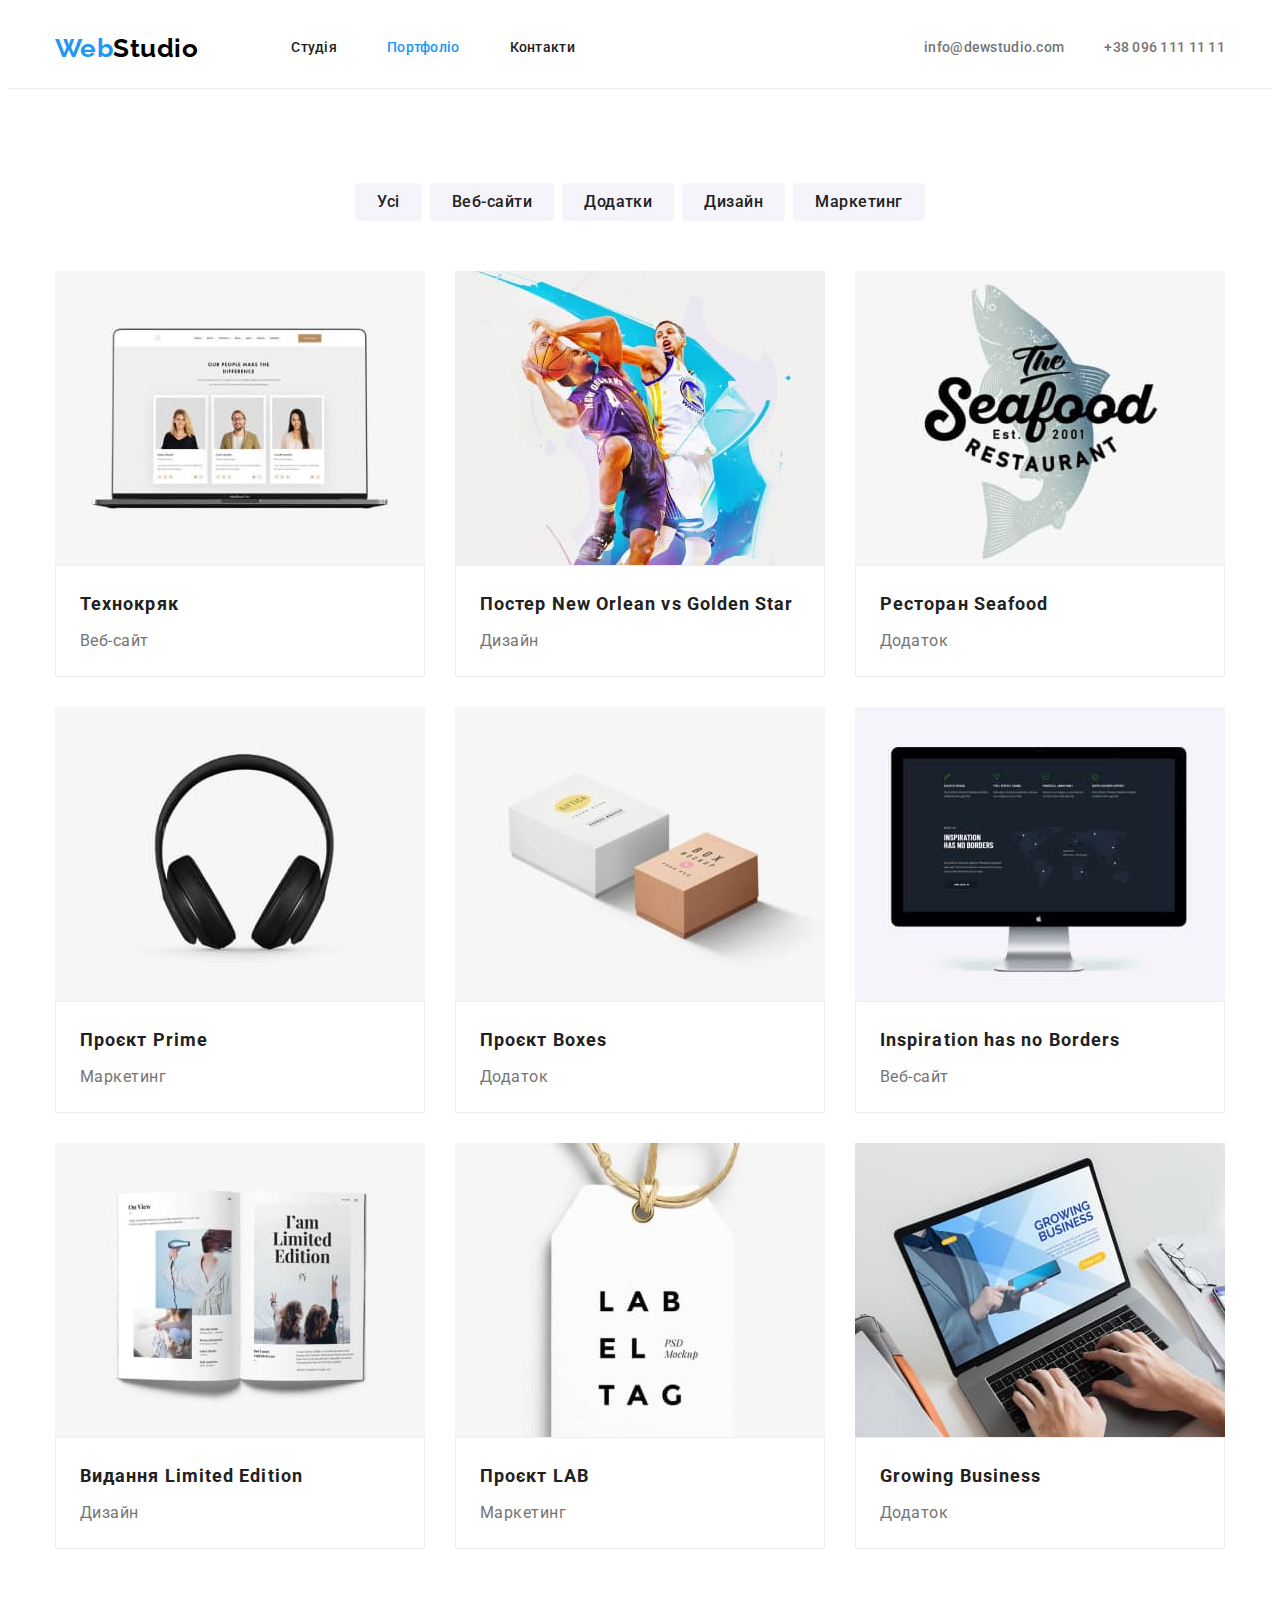
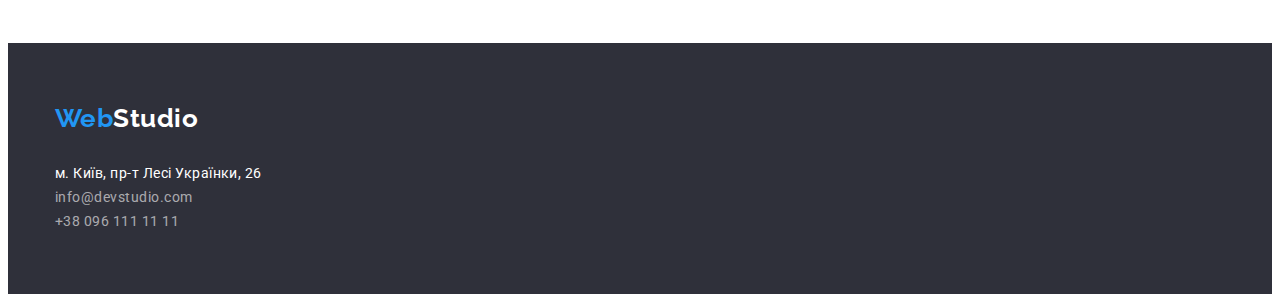
==== commit 1ab5ed32: "задает только нижнюю рамку и разбивает заголовок на 2 ряда" ====
--- a/portfolio.html
+++ b/portfolio.html
@@ -22,7 +22,7 @@
   </head>
   <body>
     <header class="section page-header">
-      <div class="container page-header">
+      <div class="container">
         <nav class="nav-flex">
           <a href="./index.html" class="logo">Web<span class="logo-nav">Studio</span></a>
           <ul class="nav list">
--- a/css/styles.css
+++ b/css/styles.css
@@ -71,14 +71,16 @@
    width: 1200px; 
    padding-left: 15px;
    padding-right: 15px;
+   margin-left: auto;
+   margin-right: auto;
 }
 /* логотип */
 
-.section .page-header {
-border: 1px solid #ECECEC;
-}
-
-.container.page-header {
+.page-header {
+border-bottom: 1px solid #ECECEC;
+}
+
+.page-header .container{
     display: flex;
     align-items: center;
 }
@@ -166,9 +168,13 @@
     /* Герой */
 
 .hero {
+    padding-top: 200px;
+    padding-bottom: 200px;
+    
     background-color: var(--secondary-background-color);
-    display: inline-block;
-    text-align: center;
+    display: block;
+    text-align: center;
+
 }
 
 .hero-title {
